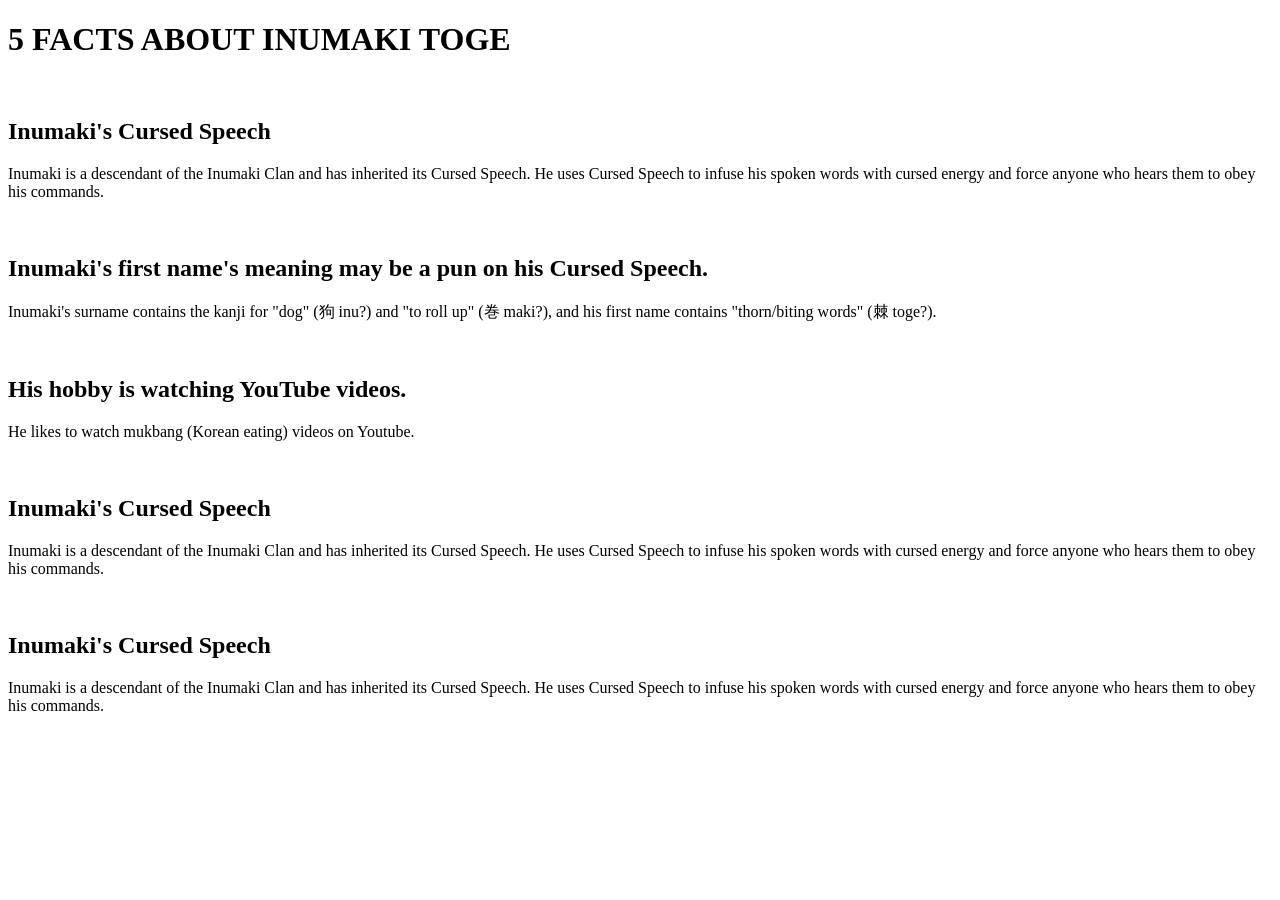
==== fact.html @ 31f4ecae "added new file" ====
<!DOCTYPE html>
<html lang="en">
<head>
    <meta charset="UTF-8">
    <meta name="viewport" content="width=, initial-scale=1.0">
    <title>5 Facts About Inumaki Toge</title>
</head>
<body>
    <h1>5 FACTS ABOUT INUMAKI TOGE</h1>
    <div class="container">
        <div class="card">
            <img src="" alt="">
            <div class="card-content"></div>
            <h2>Inumaki's Cursed Speech</h2>
            <p>Inumaki is a descendant of the Inumaki Clan and has inherited its Cursed Speech. He uses Cursed Speech to infuse his spoken words with cursed energy and force anyone who hears them to obey his commands.</p>
        </div>
        <div class="card">
            <img src="" alt="">
            <div class="card-content"></div>
            <h2>Inumaki's first name's meaning may be a pun on his Cursed Speech.</h2>
            <p>Inumaki's surname contains the kanji for "dog" (狗 inu?) and "to roll up" (巻 maki?), and his first name contains "thorn/biting words" (棘 toge?).</p>
        </div>
        <div class="card">
            <img src="" alt="">
            <div class="card-content"></div>
            <h2>His hobby is watching YouTube videos.</h2>
            <p>He likes to watch mukbang (Korean eating) videos on Youtube.</p>
        </div>
        <div class="card">
            <img src="" alt="">
            <div class="card-content"></div>
            <h2>Inumaki's Cursed Speech</h2>
            <p>Inumaki is a descendant of the Inumaki Clan and has inherited its Cursed Speech. He uses Cursed Speech to infuse his spoken words with cursed energy and force anyone who hears them to obey his commands.</p>
        </div>
        <div class="card">
            <img src="" alt="">
            <div class="card-content"></div>
            <h2>Inumaki's Cursed Speech</h2>
            <p>Inumaki is a descendant of the Inumaki Clan and has inherited its Cursed Speech. He uses Cursed Speech to infuse his spoken words with cursed energy and force anyone who hears them to obey his commands.</p>
        </div>
    </div>
</body>
</html>

<!-- !! REMEMBER TO COMMIT & PUSH !! -->
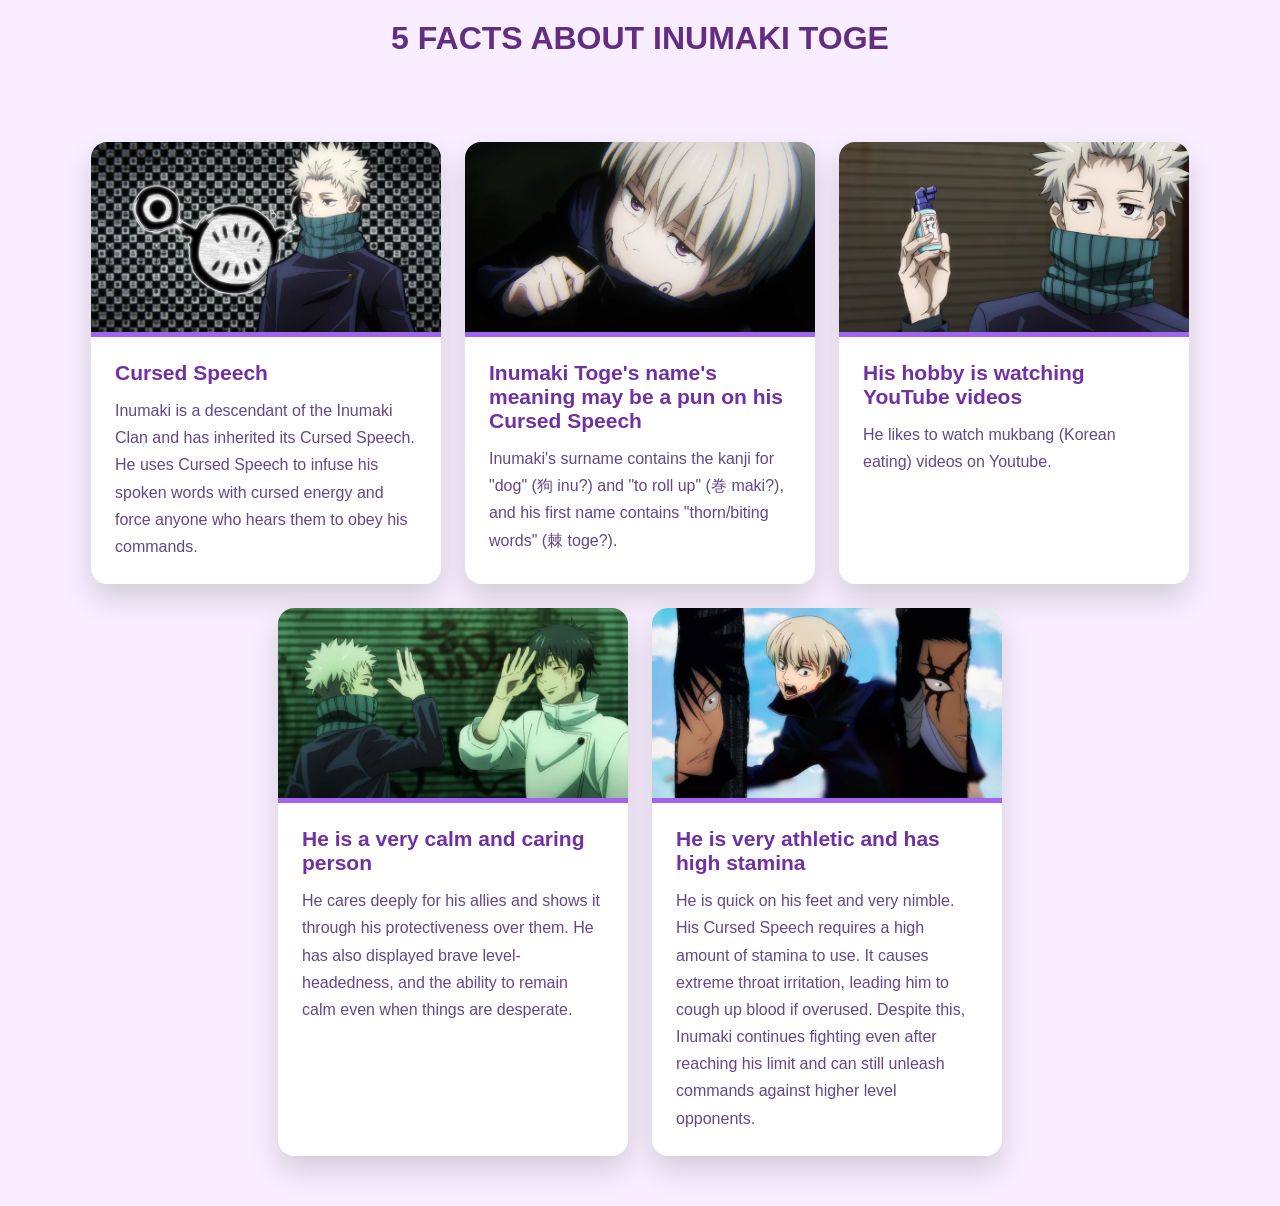
==== commit 6eea5e25: "added the everything else" ====
--- a/fact.html
+++ b/fact.html
@@ -4,39 +4,45 @@
     <meta charset="UTF-8">
     <meta name="viewport" content="width=, initial-scale=1.0">
     <title>5 Facts About Inumaki Toge</title>
+    <link rel="stylesheet" href="fact.css">
 </head>
 <body>
     <h1>5 FACTS ABOUT INUMAKI TOGE</h1>
     <div class="container">
         <div class="card">
-            <img src="" alt="">
-            <div class="card-content"></div>
-            <h2>Inumaki's Cursed Speech</h2>
+            <img src="toge1.png" alt="">
+            <div class="card-content">
+            <h2>Cursed Speech</h2>
             <p>Inumaki is a descendant of the Inumaki Clan and has inherited its Cursed Speech. He uses Cursed Speech to infuse his spoken words with cursed energy and force anyone who hears them to obey his commands.</p>
+            </div>
         </div>
         <div class="card">
-            <img src="" alt="">
-            <div class="card-content"></div>
-            <h2>Inumaki's first name's meaning may be a pun on his Cursed Speech.</h2>
+            <img src="toge2.png" alt="">
+            <div class="card-content">
+            <h2>Inumaki Toge's name's meaning may be a pun on his Cursed Speech</h2>
             <p>Inumaki's surname contains the kanji for "dog" (狗 inu?) and "to roll up" (巻 maki?), and his first name contains "thorn/biting words" (棘 toge?).</p>
+            </div>
         </div>
         <div class="card">
-            <img src="" alt="">
-            <div class="card-content"></div>
-            <h2>His hobby is watching YouTube videos.</h2>
+            <img src="toge3.png" alt="">
+            <div class="card-content">
+            <h2>His hobby is watching YouTube videos</h2>
             <p>He likes to watch mukbang (Korean eating) videos on Youtube.</p>
+            </div>
         </div>
         <div class="card">
-            <img src="" alt="">
-            <div class="card-content"></div>
-            <h2>Inumaki's Cursed Speech</h2>
-            <p>Inumaki is a descendant of the Inumaki Clan and has inherited its Cursed Speech. He uses Cursed Speech to infuse his spoken words with cursed energy and force anyone who hears them to obey his commands.</p>
+            <img src="toge4.png" alt="">
+            <div class="card-content">
+            <h2>He is a very calm and caring person</h2>
+            <p>He cares deeply for his allies and shows it through his protectiveness over them. He has also displayed brave level-headedness, and the ability to remain calm even when things are desperate.</p>
+            </div> 
         </div>
         <div class="card">
-            <img src="" alt="">
-            <div class="card-content"></div>
-            <h2>Inumaki's Cursed Speech</h2>
-            <p>Inumaki is a descendant of the Inumaki Clan and has inherited its Cursed Speech. He uses Cursed Speech to infuse his spoken words with cursed energy and force anyone who hears them to obey his commands.</p>
+            <img src="toge5.png" alt="">
+            <div class="card-content">
+            <h2>He is very athletic and has high stamina</h2>
+            <p>He is quick on his feet and very nimble. His Cursed Speech requires a high amount of stamina to use. It causes extreme throat irritation, leading him to cough up blood if overused. Despite this, Inumaki continues fighting even after reaching his limit and can still unleash commands against higher level opponents.</p>
+            </div>
         </div>
     </div>
 </body>
--- a/fact.css
+++ b/fact.css
@@ -0,0 +1,56 @@
+*{
+    margin: 0;
+    padding: 0;
+    box-sizing: border-box;
+}
+body{
+    font-family: Arial, Helvetica, sans-serif;
+    background: #f8eeff;
+    min-height: 100vh;
+}
+.container{
+    width: 90%;
+    max-width: 1200px;
+    margin: auto;
+    padding: 50px 0;
+    display: flex;
+    flex-wrap: wrap;
+    justify-content: center;
+    align-items: stretch;
+    gap: 24px;
+}
+h1{
+    text-align: center;
+    padding-top: 20px;
+    margin-bottom: 35px;
+    color: #612e81;
+}
+.card{
+    flex-grow: 1;
+    flex-shrink: 1;
+    flex-basis: 300px;
+    max-width: 350px;
+    overflow: hidden;
+    background: white;
+    border-radius: 16px;
+    box-shadow: 0 14px 28px rgba(0, 0, 0, 0.15);
+}
+.card img{
+    display: block;
+    width: 100%;
+    height: 190px;
+    object-fit: cover;
+}
+.card-content{
+    padding: 24px;
+    border-top: 5px solid #a363f1;
+}
+.card-content h2{
+    margin-bottom: 12px;
+    color: #7130a3;
+    font-size: 21px;
+}
+.card-content p{
+    color: #644789;
+    line-height: 1.7;
+}
